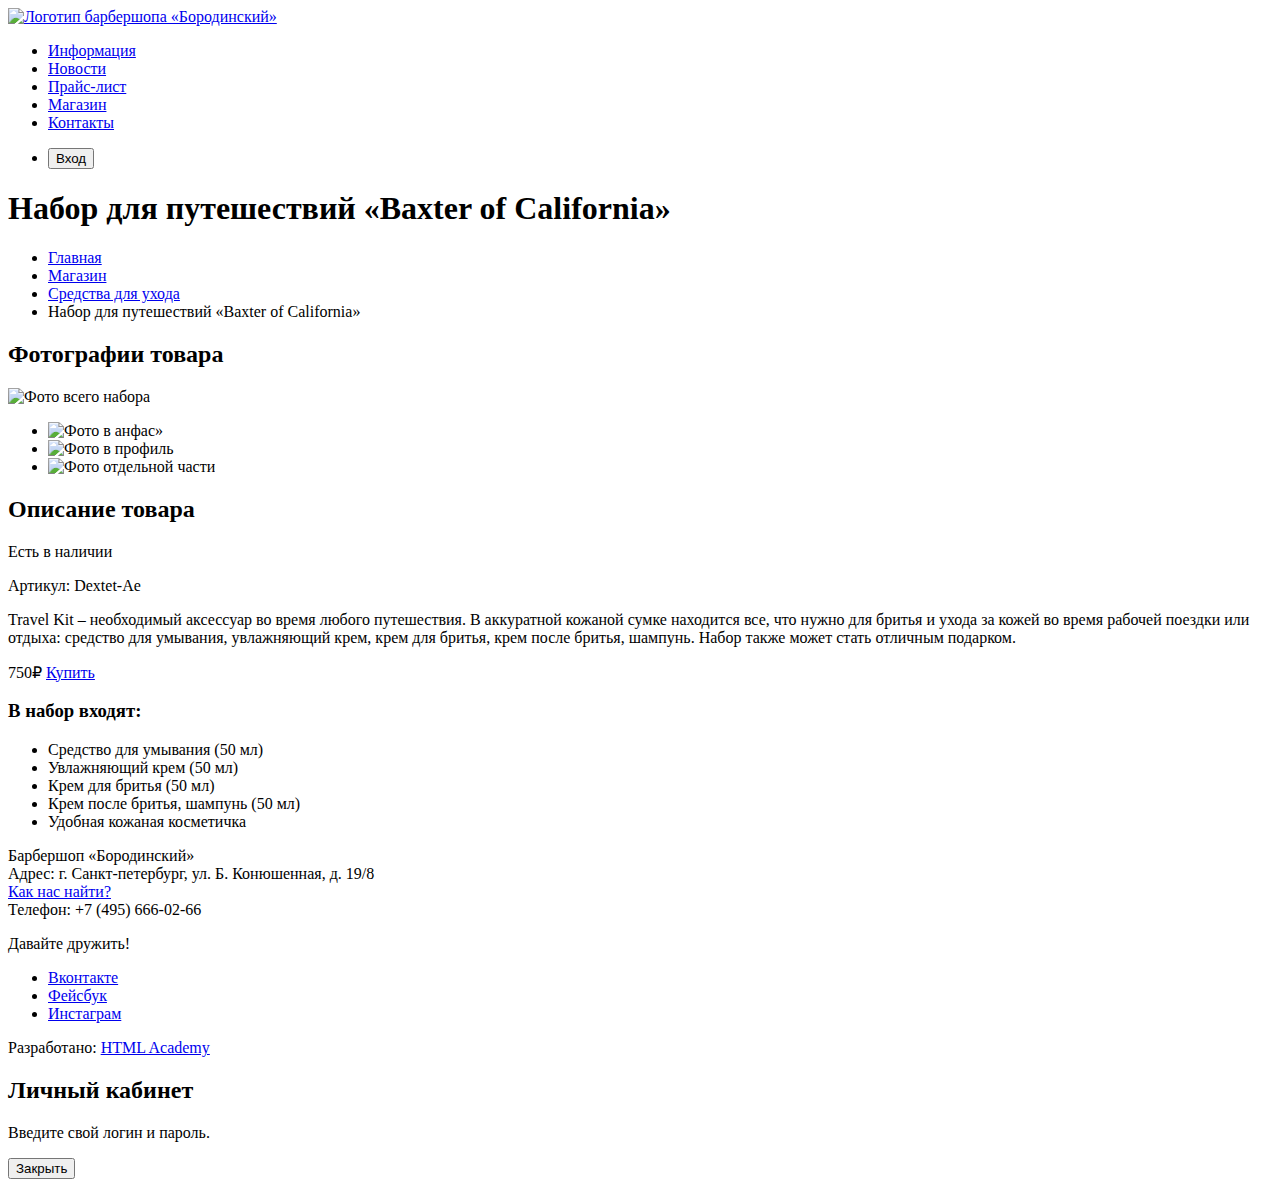
==== catalog-item.html @ 0ecd179c "добавил разметку трех главной страницы, каталога и карточки товара" ====
<!DOCTYPE html>
<html>
<head>
  <title></title>
</head>
<body>
  <header>
    <a href="index.html">
      <img src="img/logo.svg" width="111" height="24" alt="Логотип барбершопа «Бородинский»">
    </a>
    <ul>
      <li><a href="info.html">Информация</a></li>
      <li><a href="news.html">Новости</a></li>
      <li><a href="price.html">Прайс-лист</a></li>
      <li><a href="catalog.html">Магазин</a></li>
      <li><a href="contacts.html">Контакты</a></li>
    </ul>
    <ul>
      <li><button type="button">Вход</button></li>
    </ul>
  </header>
  
  <main>
    <h1>Набор для путешествий «Baxter of California»</h1>
    <ul>
      <li><a href="index.html">Главная</a></li>
      <li><a href="catalog.html">Магазин</a></li>
      <li><a href="#">Средства для ухода</a></li>
      <li>Набор для путешествий «Baxter of California»</li>
    </ul>

    <section>
      <h2>Фотографии товара</h2>
      <img src="img/product-big.jpg" width="460" height="500" alt="Фото всего набора">
      <ul>
        <li>
          <img src="img/product-small-1.jpg" width="140" height="149" alt="Фото в анфас»">
        </li>
        <li>
          <img src="img/product-small-2.jpg" width="140" height="149" alt="Фото в профиль">
        </li>
        <li>
          <img src="img/product-small-3.jpg" width="140" height="149" alt="Фото отдельной части">
        </li>
      </ul>
    </section>

    <section>
      <h2>Описание товара</h2>
      <p>Есть в наличии</p>
      <p>Артикул: Dextet-Ae</p>
      <p>Travel Kit – необходимый аксессуар во время любого путешествия. В аккуратной кожаной сумке находится все, что нужно для бритья и ухода за кожей во время рабочей поездки или отдыха: средство для умывания, увлажняющий крем, крем для бритья, крем после бритья, шампунь. Набор также может стать отличным подарком.</p>
      <p>
        750₽
        <a href="#">Купить</a>
      </p>
      <h3>В набор входят:</h3>
      <ul>
        <li>Средство для умывания (50 мл)</li>
        <li>Увлажняющий крем (50 мл)</li>
        <li>Крем для бритья (50 мл)</li>
        <li>Крем после бритья, шампунь (50 мл)</li>
        <li>Удобная кожаная косметичка</li>
      </ul>
    </section>
  </main>

  <footer>
    <p>
      Барбершоп «Бородинский»<br>
      Адрес: г. Санкт-петербург, ул. Б. Конюшенная, д. 19/8<br>
      <a href="map.html">Как нас найти?</a><br>
      Телефон: +7 (495) 666-02-66
    </p>
    <div>
      <p>Давайте дружить!</p>
      <ul>
        <li><a href="#">Вконтакте</a></li>
        <li><a href="#">Фейсбук</a></li>
        <li><a href="#">Инстаграм</a></li>
      </ul>
    </div>
    <p>
      Разработано:
      <a href="https://htmlacademy.ru">HTML Academy</a>
    </p>
  </footer>

  <section>
    <h2>Личный кабинет</h2>
    <p>Введите свой логин и пароль.</p>
    <!-- Здесь будет форма -->
    <button type="button">Закрыть</button>
  </section>
</body>
</html>
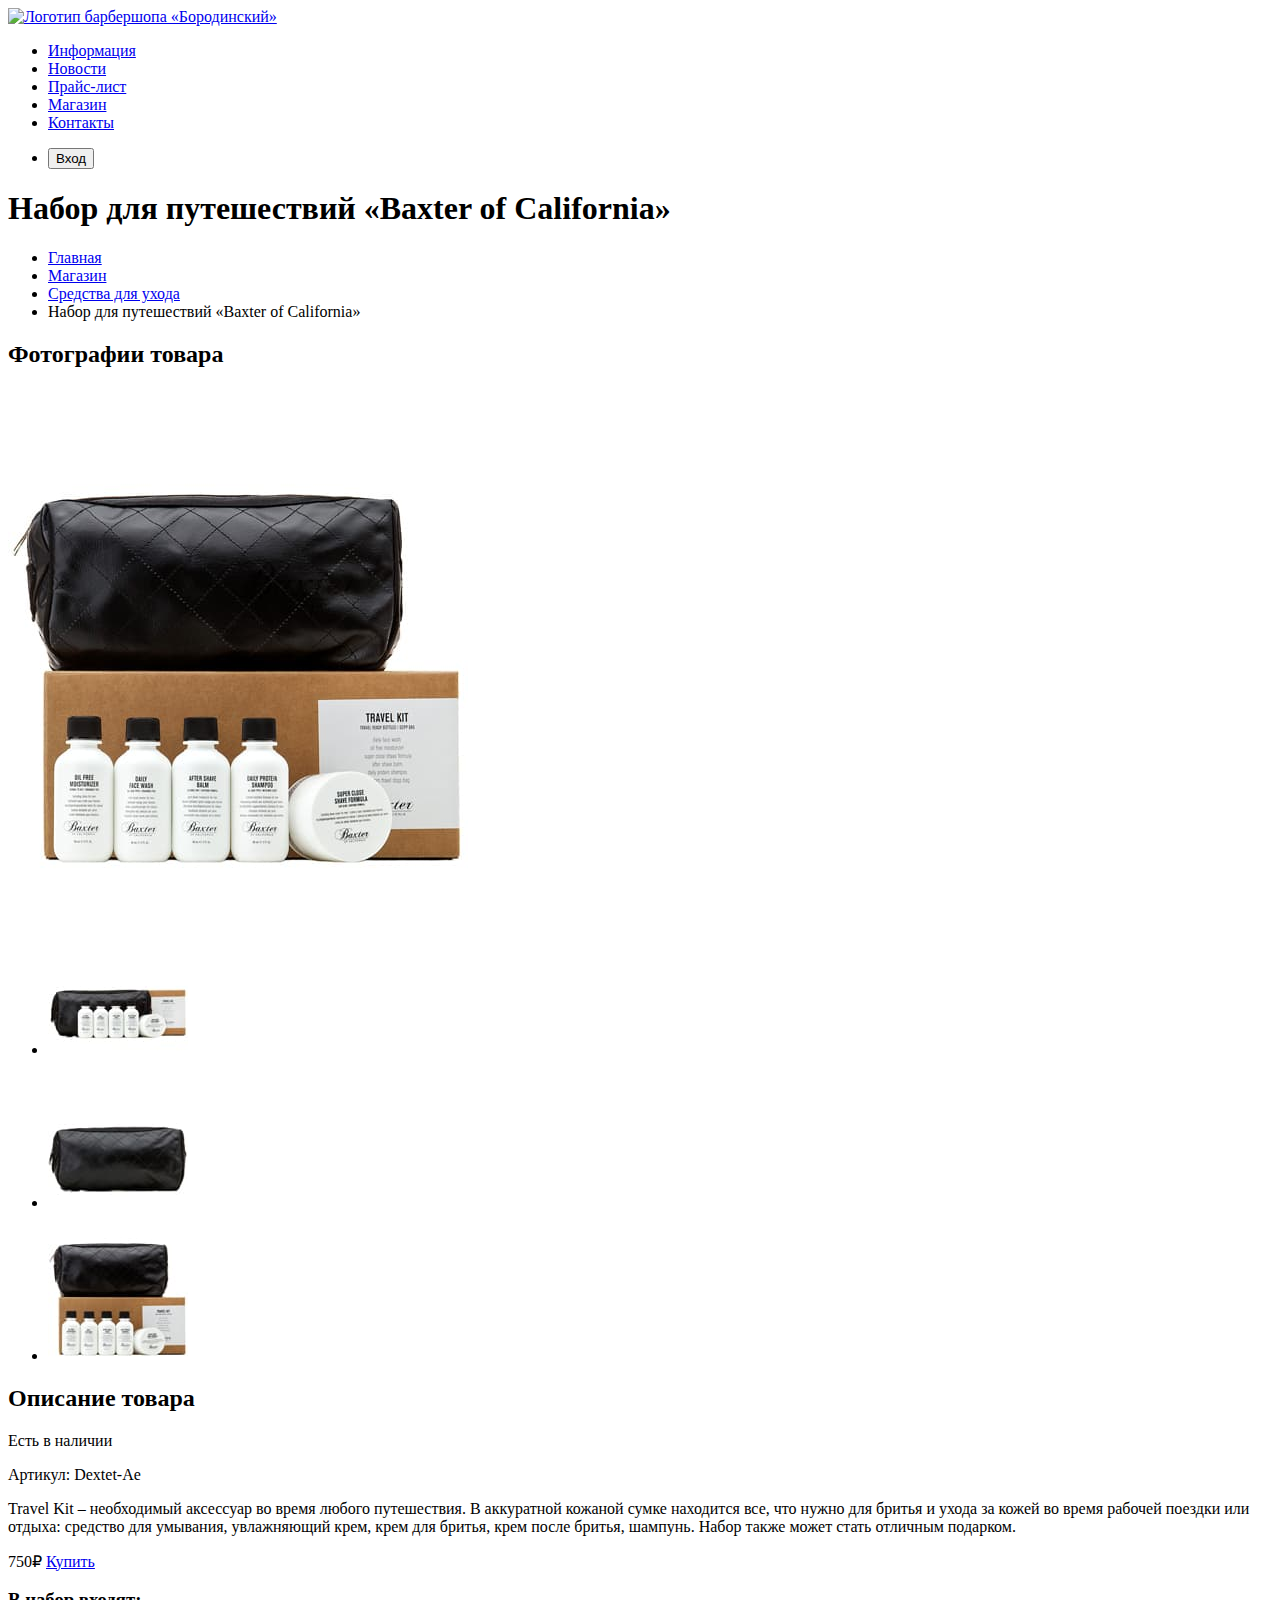
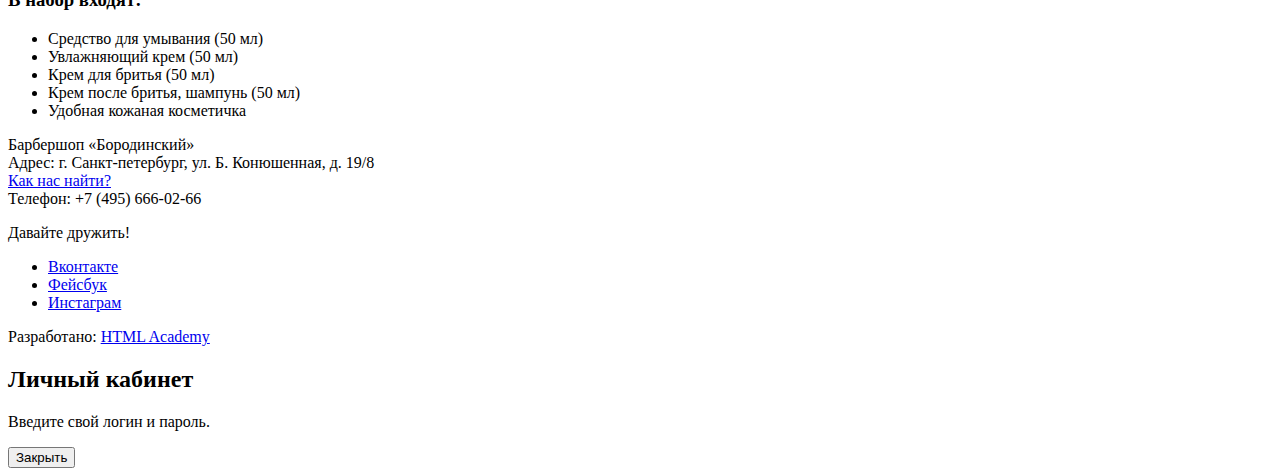
==== commit c56ac703: "Сделал верстку всех страниц, добавил графику" ====
--- a/catalog-item.html
+++ b/catalog-item.html
@@ -1,88 +1,124 @@
 <!DOCTYPE html>
-<html>
+<html lang="ru">
 <head>
-  <title></title>
+  <meta charset="utf-8">
+  <title>Набор для путешествий «Baxter of California»</title>
 </head>
 <body>
-  <header>
-    <a href="index.html">
-      <img src="img/logo.svg" width="111" height="24" alt="Логотип барбершопа «Бородинский»">
-    </a>
-    <ul>
-      <li><a href="info.html">Информация</a></li>
-      <li><a href="news.html">Новости</a></li>
-      <li><a href="price.html">Прайс-лист</a></li>
-      <li><a href="catalog.html">Магазин</a></li>
-      <li><a href="contacts.html">Контакты</a></li>
-    </ul>
-    <ul>
-      <li><button type="button">Вход</button></li>
-    </ul>
+  <header class="page-header">
+    <!-- меню навигации -->
+    <nav class="menu">
+      <a class="menu-logo-link" href="index.html">
+        <img class="header-logo" src="img/logo.svg" width="111" height="24" alt="Логотип барбершопа «Бородинский»">
+      </a>
+      <ul class="menu-list">
+        <li class="menu-item">
+          <a class="menu-link" href="info.html">Информация</a>
+        </li>
+        <li class="menu-item">
+          <a class="menu-link" href="news.html">Новости</a>
+        </li>
+        <li class="menu-item">
+          <a class="menu-link" href="price.html">Прайс-лист</a>
+        </li>
+        <li class="menu-item">
+          <a class="menu-link" href="catalog.html">Магазин</a>
+        </li>
+        <li class="menu-item">
+          <a class="menu-link" href="contacts.html">Контакты</a>
+        </li>
+      </ul>
+      <!-- действия -->
+      <ul class="header-action">
+        <li class="header-action-item">
+          <button class="header-action-button sign-up" type="button">Вход</button>
+        </li>
+      </ul>
+    </nav>
   </header>
   
-  <main>
-    <h1>Набор для путешествий «Baxter of California»</h1>
-    <ul>
-      <li><a href="index.html">Главная</a></li>
-      <li><a href="catalog.html">Магазин</a></li>
-      <li><a href="#">Средства для ухода</a></li>
-      <li>Набор для путешествий «Baxter of California»</li>
+  <main class="page-main">
+    <h1 class="main-header">Набор для путешествий «Baxter of California»</h1>
+
+    <ul class="breadcrumbs">
+      <li class="breadcrumbs-item">
+        <a class="breadcrumbs-link" href="index.html">Главная</a>
+      </li>
+      <li class="breadcrumbs-item">
+        <a class="breadcrumbs-link" href="#">Магазин</a>
+      </li>
+      <li class="breadcrumbs-item">
+        <a class="breadcrumbs-link" href="#">Средства для ухода</a>
+      </li>
+      <li class="breadcrumbs-item">
+        Набор для путешествий «Baxter of California»
+      </li>
     </ul>
 
-    <section>
+    <section class="product-gallery">
       <h2>Фотографии товара</h2>
-      <img src="img/product-big.jpg" width="460" height="500" alt="Фото всего набора">
-      <ul>
-        <li>
-          <img src="img/product-small-1.jpg" width="140" height="149" alt="Фото в анфас»">
+
+      <img class="gallery-main-big" src="img/product-big.jpg" width="460" height="498" alt="Фото всего набора">
+      <ul class="gallery-list">
+        <li class="gallery-item">
+          <img class="gallery-item-small" src="img/product-small-1.jpg" width="140" height="149" alt="Фото в анфас»">
         </li>
-        <li>
-          <img src="img/product-small-2.jpg" width="140" height="149" alt="Фото в профиль">
+        <li class="gallery-item">
+          <img class="gallery-item-small" src="img/product-small-2.jpg" width="140" height="149" alt="Фото в профиль">
         </li>
-        <li>
-          <img src="img/product-small-3.jpg" width="140" height="149" alt="Фото отдельной части">
+        <li class="gallery-item">
+          <img class="gallery-item-small" src="img/product-small-3.jpg" width="140" height="149" alt="Фото отдельной части">
         </li>
       </ul>
     </section>
 
-    <section>
+    <section class="product-content">
       <h2>Описание товара</h2>
-      <p>Есть в наличии</p>
-      <p>Артикул: Dextet-Ae</p>
-      <p>Travel Kit – необходимый аксессуар во время любого путешествия. В аккуратной кожаной сумке находится все, что нужно для бритья и ухода за кожей во время рабочей поездки или отдыха: средство для умывания, увлажняющий крем, крем для бритья, крем после бритья, шампунь. Набор также может стать отличным подарком.</p>
-      <p>
+
+      <p class="product-availability">Есть в наличии</p>
+      <p class="product-article">Артикул: Dextet-Ae</p>
+      <p class="product-desc">Travel Kit – необходимый аксессуар во время любого путешествия. В аккуратной кожаной сумке находится все, что нужно для бритья и ухода за кожей во время рабочей поездки или отдыха: средство для умывания, увлажняющий крем, крем для бритья, крем после бритья, шампунь. Набор также может стать отличным подарком.</p>
+      <p class="product-price">
         750₽
-        <a href="#">Купить</a>
+        <a class="product-buy" href="#">Купить</a>
       </p>
-      <h3>В набор входят:</h3>
-      <ul>
-        <li>Средство для умывания (50 мл)</li>
-        <li>Увлажняющий крем (50 мл)</li>
-        <li>Крем для бритья (50 мл)</li>
-        <li>Крем после бритья, шампунь (50 мл)</li>
-        <li>Удобная кожаная косметичка</li>
+      <h3 class="product-set-headline">В набор входят:</h3>
+      <ul class="product-set-list">
+        <li class="product-set-item">Средство для умывания (50 мл)</li>
+        <li class="product-set-item">Увлажняющий крем (50 мл)</li>
+        <li class="product-set-item">Крем для бритья (50 мл)</li>
+        <li class="product-set-item">Крем после бритья, шампунь (50 мл)</li>
+        <li class="product-set-item">Удобная кожаная косметичка</li>
       </ul>
     </section>
   </main>
 
-  <footer>
-    <p>
+  <footer class="page-footer">
+    <p class="footer-contacts">
       Барбершоп «Бородинский»<br>
       Адрес: г. Санкт-петербург, ул. Б. Конюшенная, д. 19/8<br>
-      <a href="map.html">Как нас найти?</a><br>
+      <a class="footer-contacts-link" href="map.html">Как нас найти?</a><br>
       Телефон: +7 (495) 666-02-66
     </p>
-    <div>
-      <p>Давайте дружить!</p>
-      <ul>
-        <li><a href="#">Вконтакте</a></li>
-        <li><a href="#">Фейсбук</a></li>
-        <li><a href="#">Инстаграм</a></li>
+    <div class="footer-social">
+      <p class="footer-social-head">Давайте дружить!</p>
+      <!-- кнопки социальных сетей -->
+      <ul class="footer-social-list">
+        <li class="footer-social-item">
+          <a class="footer-social-link" href="#">Вконтакте</a>
+        </li>
+        <li class="footer-social-item">
+          <a class="footer-social-link" href="#">Фейсбук</a>
+        </li>
+        <li class="footer-social-item">
+          <a class="footer-social-link" href="#">Инстаграм</a>
+        </li>
       </ul>
     </div>
-    <p>
+    <!-- копирайт -->
+    <p class="footer-copyright">
       Разработано:
-      <a href="https://htmlacademy.ru">HTML Academy</a>
+      <a class="footer-copyright-link" href="https://htmlacademy.ru">HTML Academy</a>
     </p>
   </footer>
 
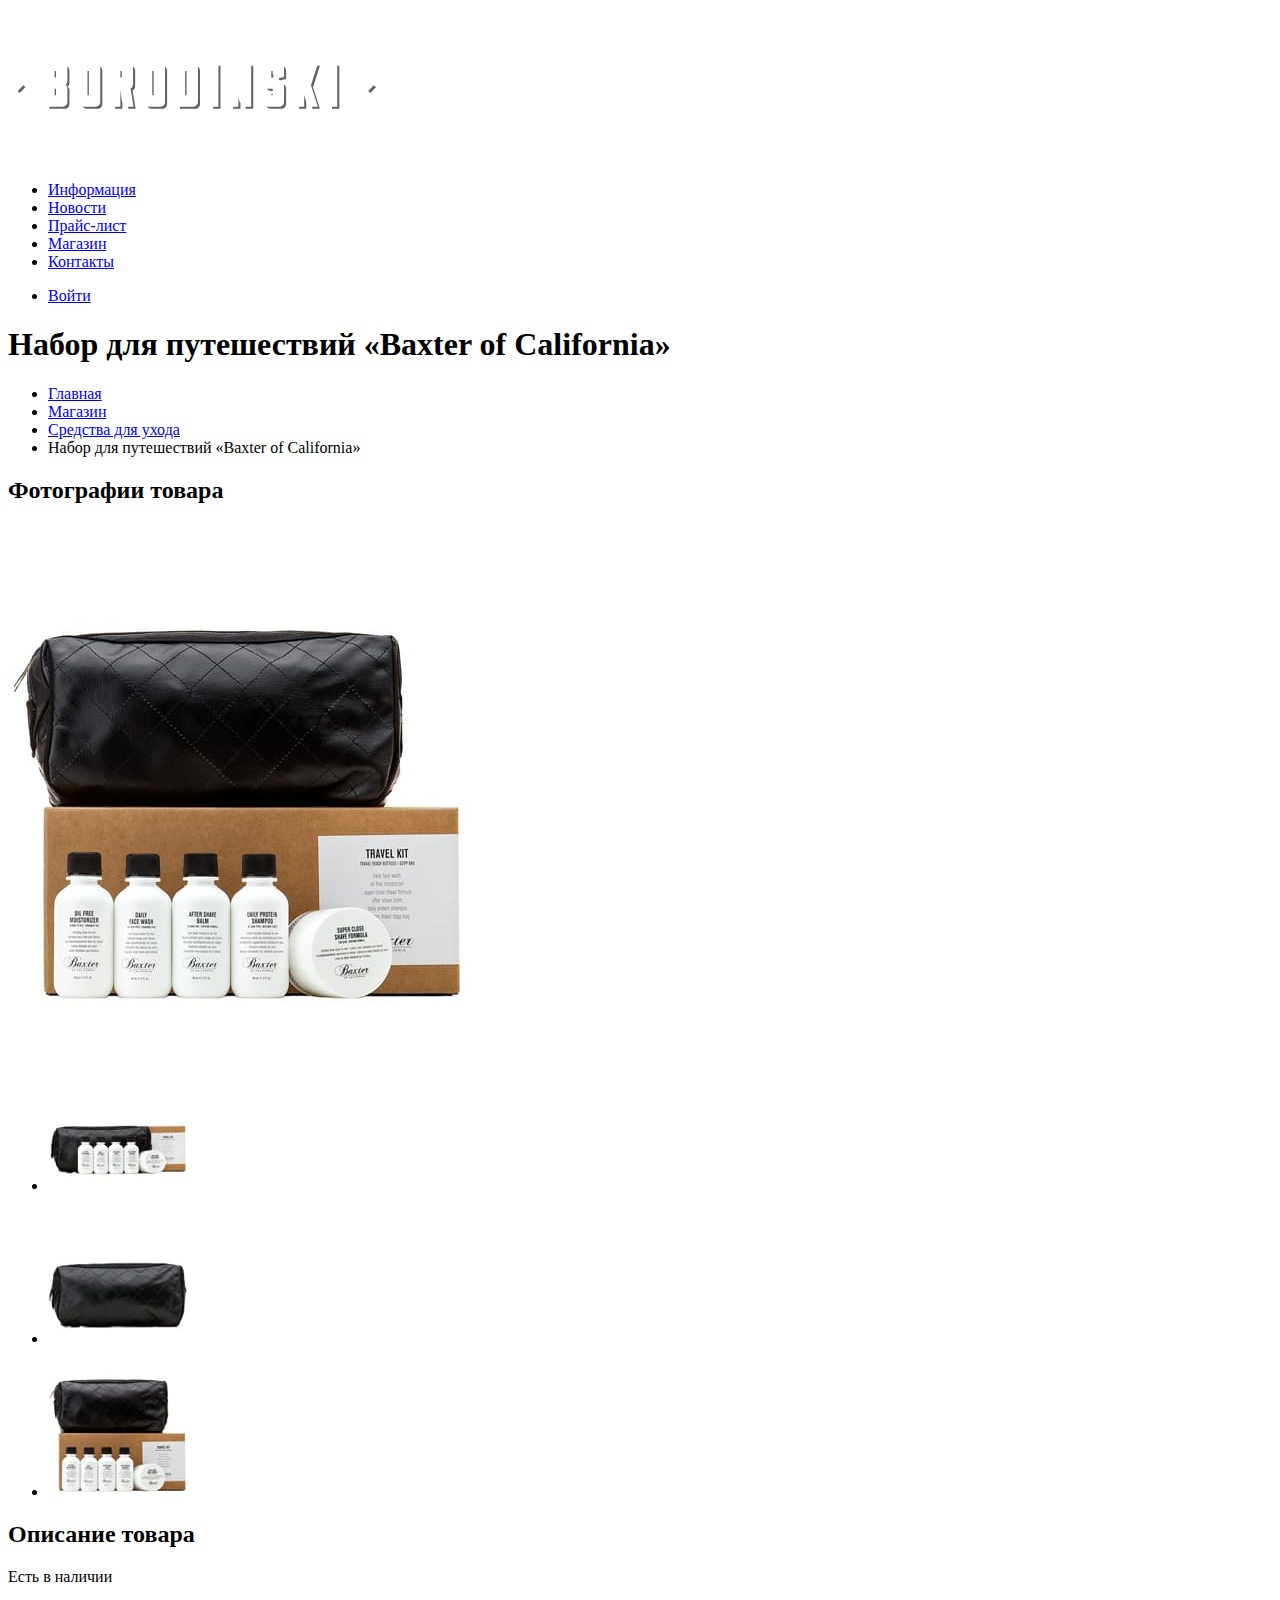
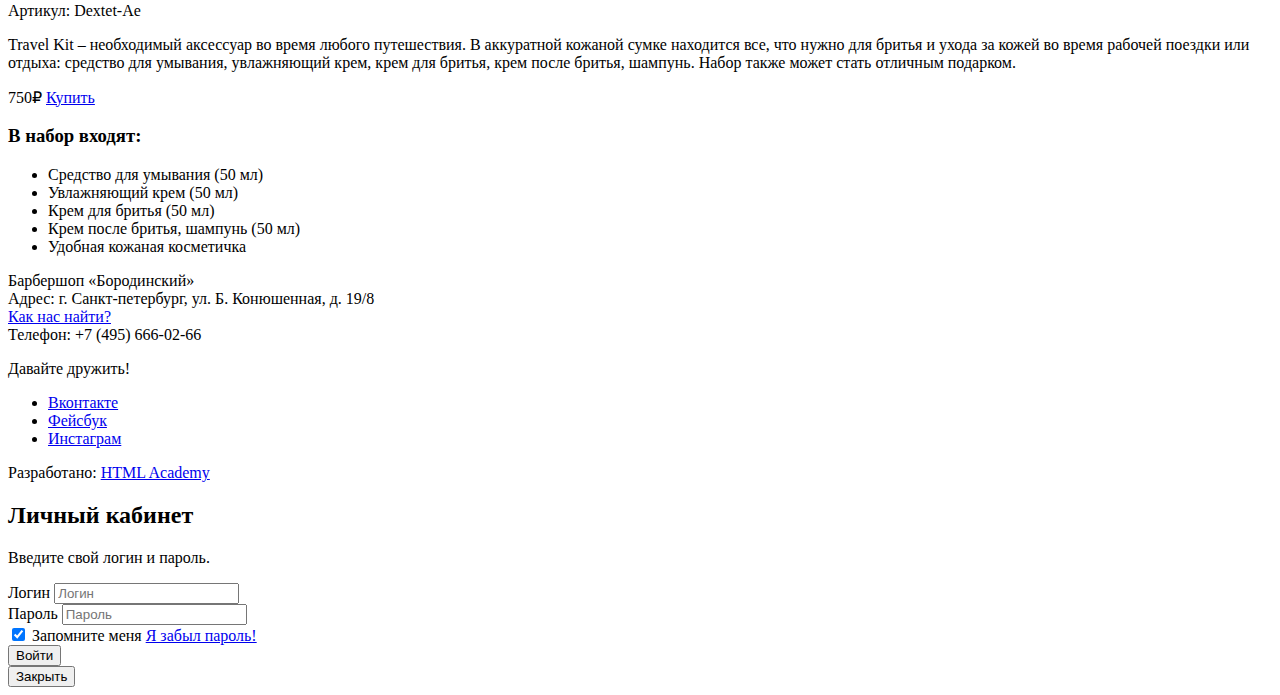
==== commit 53ea7530: "закончил верстку" ====
--- a/catalog-item.html
+++ b/catalog-item.html
@@ -1,132 +1,159 @@
 <!DOCTYPE html>
 <html lang="ru">
-<head>
-  <meta charset="utf-8">
-  <title>Набор для путешествий «Baxter of California»</title>
-</head>
-<body>
-  <header class="page-header">
-    <!-- меню навигации -->
-    <nav class="menu">
-      <a class="menu-logo-link" href="index.html">
-        <img class="header-logo" src="img/logo.svg" width="111" height="24" alt="Логотип барбершопа «Бородинский»">
-      </a>
-      <ul class="menu-list">
-        <li class="menu-item">
-          <a class="menu-link" href="info.html">Информация</a>
+  <head>
+    <meta charset="utf-8">
+    <title>Набор для путешествий «Baxter of California»</title>
+  </head>
+  <body>
+    <!-- шапка -->
+    <header class="page-header">
+      <!-- меню навигации -->
+      <nav class="menu">
+        <a class="header-logo-link" href="index.html">
+          <img class="header-logo" src="img/main-logo.svg" width="368" height="153" alt="Логотип барбершопа «Бородинский»">
+        </a>
+        <ul class="menu-list">
+          <li class="menu-item">
+            <a class="menu-link" href="info.html">Информация</a>
+          </li>
+          <li class="menu-item">
+            <a class="menu-link" href="news.html">Новости</a>
+          </li>
+          <li class="menu-item">
+            <a class="menu-link" href="price.html">Прайс-лист</a>
+          </li>
+          <li class="menu-item">
+            <a class="menu-link" href="catalog.html">Магазин</a>
+          </li>
+          <li class="menu-item">
+            <a class="menu-link" href="contacts.html">Контакты</a>
+          </li>
+        </ul>
+        <!-- действия пользователя -->
+        <ul class="header-action">
+          <li class="header-action-item">
+            <a class="header-action-button sign-up" href="login.html">Войти</a>
+          </li>
+        </ul>
+      </nav>
+    </header>
+    <!-- ./ конец шапки -->
+    
+    <!-- основная часть -->
+    <main class="page-main">
+      <!-- заголовок страницы -->
+      <h1 class="main-header">Набор для путешествий «Baxter of California»</h1>
+      <!-- хлебные крошки -->
+      <ul class="breadcrumbs">
+        <li class="breadcrumbs-item">
+          <a class="breadcrumbs-link" href="index.html">Главная</a>
         </li>
-        <li class="menu-item">
-          <a class="menu-link" href="news.html">Новости</a>
+        <li class="breadcrumbs-item">
+          <a class="breadcrumbs-link" href="#">Магазин</a>
         </li>
-        <li class="menu-item">
-          <a class="menu-link" href="price.html">Прайс-лист</a>
+        <li class="breadcrumbs-item">
+          <a class="breadcrumbs-link" href="#">Средства для ухода</a>
         </li>
-        <li class="menu-item">
-          <a class="menu-link" href="catalog.html">Магазин</a>
-        </li>
-        <li class="menu-item">
-          <a class="menu-link" href="contacts.html">Контакты</a>
+        <li class="breadcrumbs-item">
+          Набор для путешествий «Baxter of California»
         </li>
       </ul>
-      <!-- действия -->
-      <ul class="header-action">
-        <li class="header-action-item">
-          <button class="header-action-button sign-up" type="button">Вход</button>
-        </li>
-      </ul>
-    </nav>
-  </header>
-  
-  <main class="page-main">
-    <h1 class="main-header">Набор для путешествий «Baxter of California»</h1>
+      <!-- фотографии товара -->
+      <section class="product-gallery">
+        <!-- скрытый заголовок секции -->
+        <h2 clas="visually-hidden">Фотографии товара</h2>
+        <img class="gallery-main-big" src="img/product-big.jpg" width="460" height="498" alt="Фото всего набора">
+        <ul class="gallery-list">
+          <li class="gallery-item">
+            <img class="gallery-item-small" src="img/product-small-1.jpg" width="140" height="149" alt="Фото в анфас">
+          </li>
+          <li class="gallery-item">
+            <img class="gallery-item-small" src="img/product-small-2.jpg" width="140" height="149" alt="Фото в профиль">
+          </li>
+          <li class="gallery-item">
+            <img class="gallery-item-small" src="img/product-small-3.jpg" width="140" height="149" alt="Фото отдельной части">
+          </li>
+        </ul>
+      </section>
 
-    <ul class="breadcrumbs">
-      <li class="breadcrumbs-item">
-        <a class="breadcrumbs-link" href="index.html">Главная</a>
-      </li>
-      <li class="breadcrumbs-item">
-        <a class="breadcrumbs-link" href="#">Магазин</a>
-      </li>
-      <li class="breadcrumbs-item">
-        <a class="breadcrumbs-link" href="#">Средства для ухода</a>
-      </li>
-      <li class="breadcrumbs-item">
-        Набор для путешествий «Baxter of California»
-      </li>
-    </ul>
+      <!-- описание товара -->
+      <section class="product-description">
+        <!-- скрытый заголовок -->
+        <h2 class="visually-hidden">Описание товара</h2>
+        <!-- основная часть -->
+        <div class="wrapper">
+          <p class="description-availability">Есть в наличии</p>
+          <p class="description-article">Артикул: Dextet-Ae</p>
+        </div>
+        <p class="description-text">Travel Kit – необходимый аксессуар во время любого путешествия. В аккуратной кожаной сумке находится все, что нужно для бритья и ухода за кожей во время рабочей поездки или отдыха: средство для умывания, увлажняющий крем, крем для бритья, крем после бритья, шампунь. Набор также может стать отличным подарком.</p>
+        <p class="description-price">
+          750₽
+          <a class="description-button" href="#">Купить</a>
+        </p>
+        <h3 class="description-set-headline">В набор входят:</h3>
+        <ul class="description-set-list">
+          <li class="description-set-item">Средство для умывания (50 мл)</li>
+          <li class="description-set-item">Увлажняющий крем (50 мл)</li>
+          <li class="description-set-item">Крем для бритья (50 мл)</li>
+          <li class="description-set-item">Крем после бритья, шампунь (50 мл)</li>
+          <li class="description-set-item">Удобная кожаная косметичка</li>
+        </ul>
+      </section>
+    </main>
+    <!-- ./конец основной части -->
 
-    <section class="product-gallery">
-      <h2>Фотографии товара</h2>
+    <!-- подвал -->
+    <footer class="page-footer">
+      <p class="footer-contacts">
+        Барбершоп «Бородинский»<br>
+        Адрес: г. Санкт-петербург, ул. Б. Конюшенная, д. 19/8<br>
+        <a class="footer-contacts-link" href="map.html">Как нас найти?</a><br>
+        Телефон: +7 (495) 666-02-66
+      </p>
+      <div class="footer-social">
+        <p class="footer-social-head">Давайте дружить!</p>
+        <!-- кнопки социальных сетей -->
+        <ul class="footer-social-list">
+          <li class="footer-social-item">
+            <a class="footer-social-link" href="#">Вконтакте</a>
+          </li>
+          <li class="footer-social-item">
+            <a class="footer-social-link" href="#">Фейсбук</a>
+          </li>
+          <li class="footer-social-item">
+            <a class="footer-social-link" href="#">Инстаграм</a>
+          </li>
+        </ul>
+      </div>
+      <!-- копирайт -->
+      <p class="footer-copyright">
+        Разработано:
+        <a class="footer-copyright-link btn-black" href="https://htmlacademy.ru">HTML Academy</a>
+      </p>
+    </footer>
+    <!-- ./конец подвала -->
 
-      <img class="gallery-main-big" src="img/product-big.jpg" width="460" height="498" alt="Фото всего набора">
-      <ul class="gallery-list">
-        <li class="gallery-item">
-          <img class="gallery-item-small" src="img/product-small-1.jpg" width="140" height="149" alt="Фото в анфас»">
-        </li>
-        <li class="gallery-item">
-          <img class="gallery-item-small" src="img/product-small-2.jpg" width="140" height="149" alt="Фото в профиль">
-        </li>
-        <li class="gallery-item">
-          <img class="gallery-item-small" src="img/product-small-3.jpg" width="140" height="149" alt="Фото отдельной части">
-        </li>
-      </ul>
+    <!-- окно входа в аккаунт -->
+    <section class="account pop-up">
+      <h2 class="account-headline">Личный кабинет</h2>
+      <p class="account-text text">Введите свой логин и пароль.</p>
+      <form class="account-action" action="https://echo.htmlacademy.ru/courses" method="post">
+        <div class="account-action-wrapper">
+          <label class="visually-hidden" for="account-login">Логин</label>
+          <input class="account-action-item" id="account-login" type="text" name="login" placeholder="Логин">
+        </div>
+        <div class="account-action-wrapper">
+          <label class="visually-hidden" for="account-password">Пароль</label>            
+          <input class="account-action-item" id="account-password" type="text" name="password" placeholder="Пароль">
+        </div>
+        <div class="account-action-wrapper">
+          <input class="account-checkbox" id="account-remember" type="checkbox" name="remember" checked>
+          <label class="text" for="account-remember">Запомните меня</label>
+          <a class="account-btn btn-black" href="#">Я забыл пароль!</a>
+        </div>
+        <button class="account-enter" type="submit" name="enter">Войти</button>
+      </form>
+      <button class="account-close close" type="button">Закрыть</button>
     </section>
-
-    <section class="product-content">
-      <h2>Описание товара</h2>
-
-      <p class="product-availability">Есть в наличии</p>
-      <p class="product-article">Артикул: Dextet-Ae</p>
-      <p class="product-desc">Travel Kit – необходимый аксессуар во время любого путешествия. В аккуратной кожаной сумке находится все, что нужно для бритья и ухода за кожей во время рабочей поездки или отдыха: средство для умывания, увлажняющий крем, крем для бритья, крем после бритья, шампунь. Набор также может стать отличным подарком.</p>
-      <p class="product-price">
-        750₽
-        <a class="product-buy" href="#">Купить</a>
-      </p>
-      <h3 class="product-set-headline">В набор входят:</h3>
-      <ul class="product-set-list">
-        <li class="product-set-item">Средство для умывания (50 мл)</li>
-        <li class="product-set-item">Увлажняющий крем (50 мл)</li>
-        <li class="product-set-item">Крем для бритья (50 мл)</li>
-        <li class="product-set-item">Крем после бритья, шампунь (50 мл)</li>
-        <li class="product-set-item">Удобная кожаная косметичка</li>
-      </ul>
-    </section>
-  </main>
-
-  <footer class="page-footer">
-    <p class="footer-contacts">
-      Барбершоп «Бородинский»<br>
-      Адрес: г. Санкт-петербург, ул. Б. Конюшенная, д. 19/8<br>
-      <a class="footer-contacts-link" href="map.html">Как нас найти?</a><br>
-      Телефон: +7 (495) 666-02-66
-    </p>
-    <div class="footer-social">
-      <p class="footer-social-head">Давайте дружить!</p>
-      <!-- кнопки социальных сетей -->
-      <ul class="footer-social-list">
-        <li class="footer-social-item">
-          <a class="footer-social-link" href="#">Вконтакте</a>
-        </li>
-        <li class="footer-social-item">
-          <a class="footer-social-link" href="#">Фейсбук</a>
-        </li>
-        <li class="footer-social-item">
-          <a class="footer-social-link" href="#">Инстаграм</a>
-        </li>
-      </ul>
-    </div>
-    <!-- копирайт -->
-    <p class="footer-copyright">
-      Разработано:
-      <a class="footer-copyright-link" href="https://htmlacademy.ru">HTML Academy</a>
-    </p>
-  </footer>
-
-  <section>
-    <h2>Личный кабинет</h2>
-    <p>Введите свой логин и пароль.</p>
-    <!-- Здесь будет форма -->
-    <button type="button">Закрыть</button>
-  </section>
-</body>
+  </body>
 </html>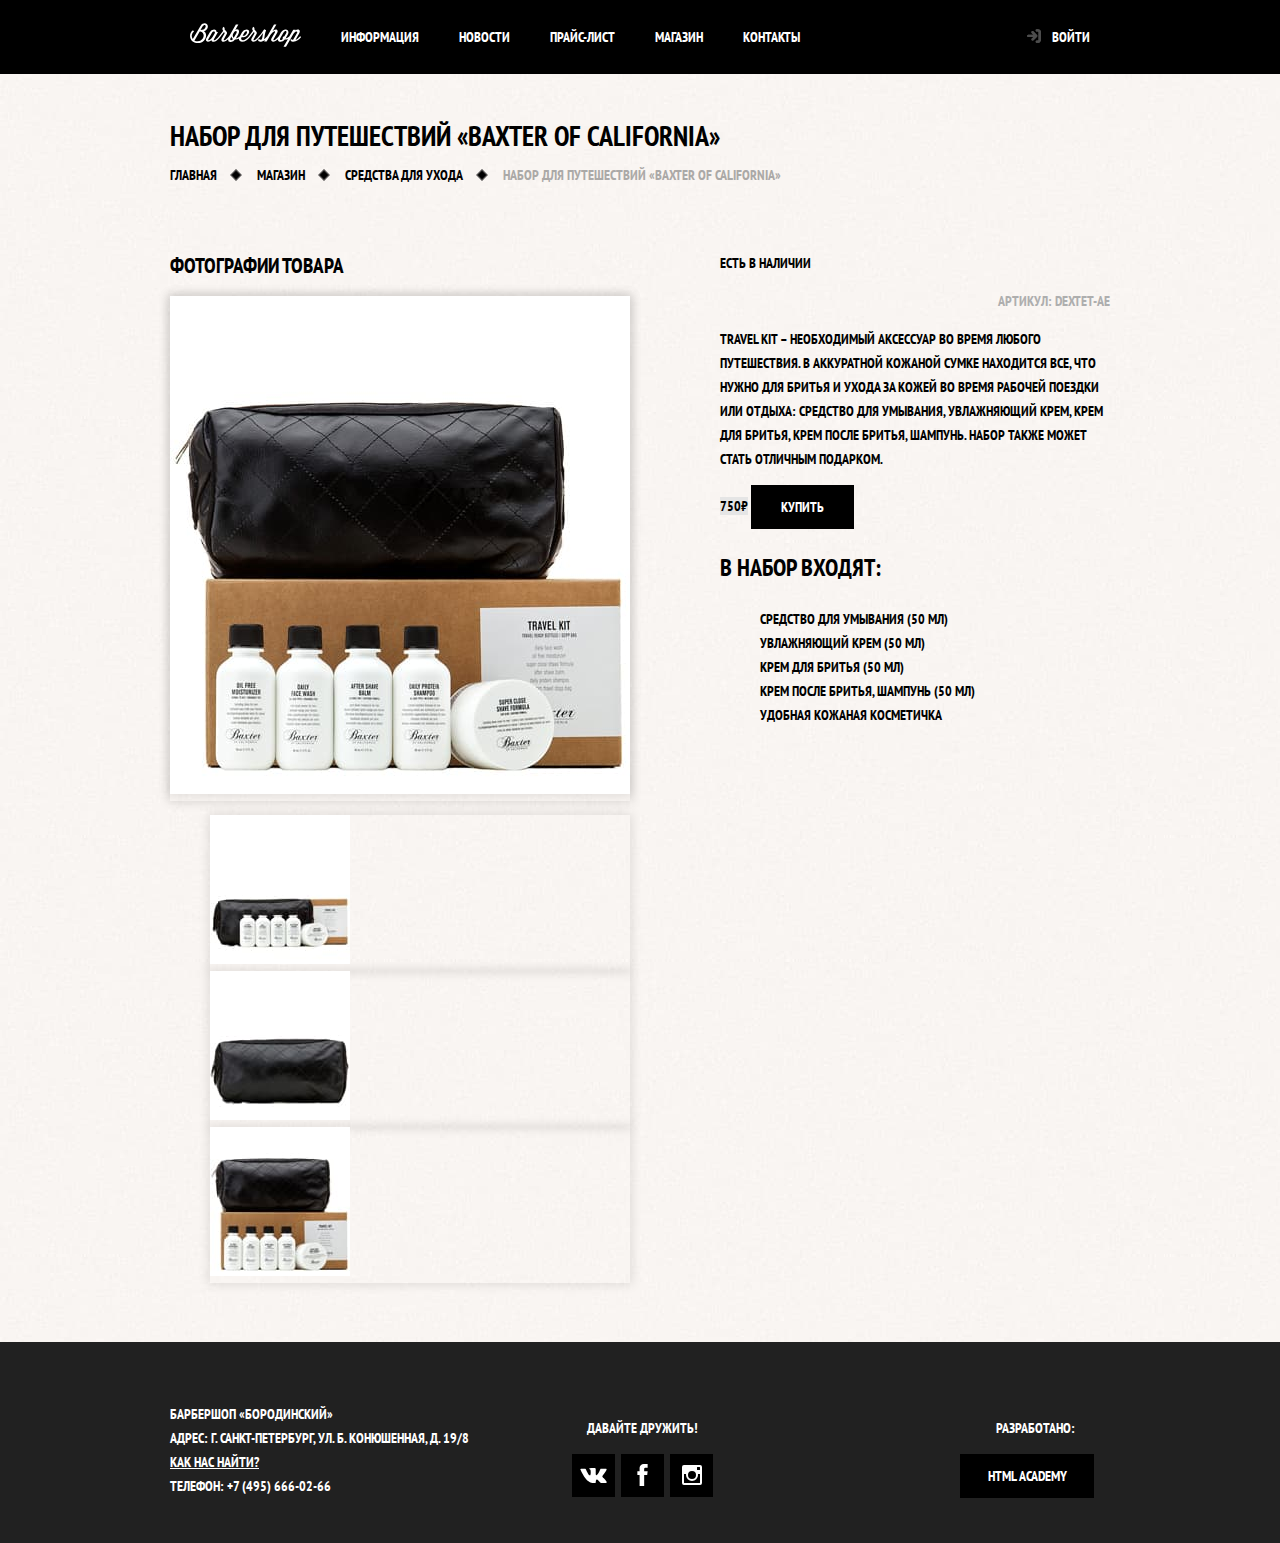
==== commit e574795f: "закончил верстку каталога" ====
--- a/catalog-item.html
+++ b/catalog-item.html
@@ -3,36 +3,38 @@
   <head>
     <meta charset="utf-8">
     <title>Набор для путешествий «Baxter of California»</title>
+    <link href="https://fonts.googleapis.com/css?family=PT+Sans+Narrow:400,700&display=swap&subset=cyrillic" rel="stylesheet">
+    <link rel='stylesheet' href='css/normalize.css'>
+    <link rel='stylesheet' href='css/style.css'>
   </head>
-  <body>
-    <!-- шапка -->
+  <body class="inner-page">
     <header class="page-header">
       <!-- меню навигации -->
-      <nav class="menu">
+      <nav class="nav container">
         <a class="header-logo-link" href="index.html">
-          <img class="header-logo" src="img/main-logo.svg" width="368" height="153" alt="Логотип барбершопа «Бородинский»">
+          <img class="header-logo" src="img/small-logo.svg" width="111" height="24" alt="Логотип барбершопа «Бородинский»">
         </a>
-        <ul class="menu-list">
-          <li class="menu-item">
-            <a class="menu-link" href="info.html">Информация</a>
+        <ul class="nav-menu-list">
+          <li class="nav-menu-item">
+            <a class="nav-menu-link" href="info.html">Информация</a>
           </li>
-          <li class="menu-item">
-            <a class="menu-link" href="news.html">Новости</a>
+          <li class="nav-menu-item">
+            <a class="nav-menu-link" href="news.html">Новости</a>
           </li>
-          <li class="menu-item">
-            <a class="menu-link" href="price.html">Прайс-лист</a>
+          <li class="nav-menu-item">
+            <a class="nav-menu-link" href="price.html">Прайс-лист</a>
           </li>
-          <li class="menu-item">
-            <a class="menu-link" href="catalog.html">Магазин</a>
+          <li class="nav-menu-item">
+            <a class="nav-menu-link" href="catalog.html">Магазин</a>
           </li>
-          <li class="menu-item">
-            <a class="menu-link" href="contacts.html">Контакты</a>
+          <li class="nav-menu-item">
+            <a class="nav-menu-link" href="contacts.html">Контакты</a>
           </li>
         </ul>
         <!-- действия пользователя -->
-        <ul class="header-action">
-          <li class="header-action-item">
-            <a class="header-action-button sign-up" href="login.html">Войти</a>
+        <ul class="nav-action-list">
+          <li class="nav-action-item">
+            <a class="nav-action-button sign-up" href="login.html">Войти</a>
           </li>
         </ul>
       </nav>
@@ -40,7 +42,7 @@
     <!-- ./ конец шапки -->
     
     <!-- основная часть -->
-    <main class="page-main">
+    <main class="inner-page container">
       <!-- заголовок страницы -->
       <h1 class="main-header">Набор для путешествий «Baxter of California»</h1>
       <!-- хлебные крошки -->
@@ -54,87 +56,109 @@
         <li class="breadcrumbs-item">
           <a class="breadcrumbs-link" href="#">Средства для ухода</a>
         </li>
-        <li class="breadcrumbs-item">
+        <li class="breadcrumbs-item breadcrumbs-current">
           Набор для путешествий «Baxter of California»
         </li>
       </ul>
-      <!-- фотографии товара -->
-      <section class="product-gallery">
-        <!-- скрытый заголовок секции -->
-        <h2 clas="visually-hidden">Фотографии товара</h2>
-        <img class="gallery-main-big" src="img/product-big.jpg" width="460" height="498" alt="Фото всего набора">
-        <ul class="gallery-list">
-          <li class="gallery-item">
-            <img class="gallery-item-small" src="img/product-small-1.jpg" width="140" height="149" alt="Фото в анфас">
-          </li>
-          <li class="gallery-item">
-            <img class="gallery-item-small" src="img/product-small-2.jpg" width="140" height="149" alt="Фото в профиль">
-          </li>
-          <li class="gallery-item">
-            <img class="gallery-item-small" src="img/product-small-3.jpg" width="140" height="149" alt="Фото отдельной части">
-          </li>
-        </ul>
-      </section>
 
-      <!-- описание товара -->
-      <section class="product-description">
-        <!-- скрытый заголовок -->
-        <h2 class="visually-hidden">Описание товара</h2>
-        <!-- основная часть -->
-        <div class="wrapper">
-          <p class="description-availability">Есть в наличии</p>
-          <p class="description-article">Артикул: Dextet-Ae</p>
-        </div>
-        <p class="description-text">Travel Kit – необходимый аксессуар во время любого путешествия. В аккуратной кожаной сумке находится все, что нужно для бритья и ухода за кожей во время рабочей поездки или отдыха: средство для умывания, увлажняющий крем, крем для бритья, крем после бритья, шампунь. Набор также может стать отличным подарком.</p>
-        <p class="description-price">
-          750₽
-          <a class="description-button" href="#">Купить</a>
-        </p>
-        <h3 class="description-set-headline">В набор входят:</h3>
-        <ul class="description-set-list">
-          <li class="description-set-item">Средство для умывания (50 мл)</li>
-          <li class="description-set-item">Увлажняющий крем (50 мл)</li>
-          <li class="description-set-item">Крем для бритья (50 мл)</li>
-          <li class="description-set-item">Крем после бритья, шампунь (50 мл)</li>
-          <li class="description-set-item">Удобная кожаная косметичка</li>
-        </ul>
-      </section>
+      <div class="catalog-columns">
+        <!-- фотографии товара -->
+        <section class="product-gallery">
+          <!-- скрытый заголовок секции -->
+          <h2 clas="visually-hidden">Фотографии товара</h2>
+          <p class="gallery-main-big">
+            <img class="gallery-main-big" src="img/product-big.jpg" width="460" height="498" alt="Фото всего набора">
+          </p>
+          <ul class="gallery-list">
+            <li class="gallery-item">
+              <img class="gallery-item-small" src="img/product-small-1.jpg" width="140" height="149" alt="Фото в анфас">
+            </li>
+            <li class="gallery-item">
+              <img class="gallery-item-small" src="img/product-small-2.jpg" width="140" height="149" alt="Фото в профиль">
+            </li>
+            <li class="gallery-item">
+              <img class="gallery-item-small" src="img/product-small-3.jpg" width="140" height="149" alt="Фото отдельной части">
+            </li>
+          </ul>
+        </section>
+
+        <!-- описание товара -->
+        <section class="product-description">
+          <!-- скрытый заголовок -->
+          <h2 class="visually-hidden">Описание товара</h2>
+          <!-- основная часть -->
+          <div class="wrapper">
+            <p class="description-availability">Есть в наличии</p>
+            <p class="description-article">Артикул: Dextet-Ae</p>
+          </div>
+          <p class="description-text">Travel Kit – необходимый аксессуар во время любого путешествия. В аккуратной кожаной сумке находится все, что нужно для бритья и ухода за кожей во время рабочей поездки или отдыха: средство для умывания, увлажняющий крем, крем для бритья, крем после бритья, шампунь. Набор также может стать отличным подарком.</p>
+          <p class="description-price">
+            <b class="description-product-price">750₽</b>
+            <a class="button" href="#">Купить</a>
+          </p>
+          <h3 class="description-set-headline">В набор входят:</h3>
+          <ul class="description-set-list">
+            <li class="description-set-item">Средство для умывания (50 мл)</li>
+            <li class="description-set-item">Увлажняющий крем (50 мл)</li>
+            <li class="description-set-item">Крем для бритья (50 мл)</li>
+            <li class="description-set-item">Крем после бритья, шампунь (50 мл)</li>
+            <li class="description-set-item">Удобная кожаная косметичка</li>
+          </ul>
+        </section>
+      </div>
     </main>
     <!-- ./конец основной части -->
 
     <!-- подвал -->
     <footer class="page-footer">
-      <p class="footer-contacts">
-        Барбершоп «Бородинский»<br>
-        Адрес: г. Санкт-петербург, ул. Б. Конюшенная, д. 19/8<br>
-        <a class="footer-contacts-link" href="map.html">Как нас найти?</a><br>
-        Телефон: +7 (495) 666-02-66
-      </p>
-      <div class="footer-social">
-        <p class="footer-social-head">Давайте дружить!</p>
-        <!-- кнопки социальных сетей -->
-        <ul class="footer-social-list">
-          <li class="footer-social-item">
-            <a class="footer-social-link" href="#">Вконтакте</a>
-          </li>
-          <li class="footer-social-item">
-            <a class="footer-social-link" href="#">Фейсбук</a>
-          </li>
-          <li class="footer-social-item">
-            <a class="footer-social-link" href="#">Инстаграм</a>
-          </li>
-        </ul>
+      <div class="container">
+        <p class="footer-contacts">
+          Барбершоп «Бородинский»<br>
+          Адрес: г. Санкт-петербург, ул. Б. Конюшенная, д. 19/8<br>
+          <a class="footer-contacts-link" href="map.html">Как нас найти?</a><br>
+          Телефон: +7 (495) 666-02-66
+        </p>
+        <div class="footer-social">
+          <p class="footer-social-head">Давайте дружить!</p>
+          <!-- кнопки социальных сетей -->
+          <ul class="footer-social-list">
+            <li class="footer-social-item">
+              <a class="footer-social-button" href="#">
+                <span class="visually-hidden">Вконтакте</span>
+                <svg xmlns="http://www.w3.org/2000/svg" width="27" height="15" viewBox="0 0 26.14 14.91">
+                  <path d="M26 13.47l-.09-.17a13.55 13.55 0 0 0-2.6-3q-.87-.83-1.1-1.12A1 1 0 0 1 22 8a10.27 10.27 0 0 1 1.22-1.78l.88-1.16q2.35-3.13 2-4L26 .94a.8.8 0 0 0-.4-.22 2.14 2.14 0 0 0-.87 0h-3.92a.51.51 0 0 0-.27 0h-.3a.6.6 0 0 0-.15.14.93.93 0 0 0-.14.24 22.22 22.22 0 0 1-1.46 3.06q-.5.84-.93 1.46a7 7 0 0 1-.71.91 4.94 4.94 0 0 1-.52.47q-.23.18-.35.15l-.23-.05a.9.9 0 0 1-.31-.33 1.49 1.49 0 0 1-.16-.53V1.6a3.14 3.14 0 0 0 0-.62 2.12 2.12 0 0 0-.14-.44.73.73 0 0 0-.28-.33 1.57 1.57 0 0 0-.46-.18A9 9 0 0 0 12.57 0a8.93 8.93 0 0 0-3.25.33 1.83 1.83 0 0 0-.52.41q-.25.3-.07.33a1.67 1.67 0 0 1 1.16.59l.08.16a2.6 2.6 0 0 1 .19.63 6.32 6.32 0 0 1 .12 1 10.59 10.59 0 0 1 0 1.7q-.07.71-.13 1.1a2.21 2.21 0 0 1-.18.64 2.69 2.69 0 0 1-.16.3l-.07.07a1 1 0 0 1-.37.07.86.86 0 0 1-.46-.19 3.27 3.27 0 0 1-.56-.52 7 7 0 0 1-.66-.93q-.37-.6-.76-1.42l-.22-.39q-.2-.38-.56-1.11t-.62-1.43A.9.9 0 0 0 5.2.9h-.07a.93.93 0 0 0-.22-.16A1.44 1.44 0 0 0 4.6.65L.87.68A1 1 0 0 0 .1.94L0 1a.44.44 0 0 0 0 .22 1.08 1.08 0 0 0 .08.37Q.9 3.53 1.86 5.31t1.66 2.87Q4.23 9.27 5 10.24t1 1.24l.37.41.34.33a8.06 8.06 0 0 0 1 .78 16.34 16.34 0 0 0 1.4.9 7.6 7.6 0 0 0 1.79.72 6.19 6.19 0 0 0 2 .22h1.57a1.08 1.08 0 0 0 .72-.3l.05-.07a.9.9 0 0 0 .1-.25 1.38 1.38 0 0 0 0-.37 4.48 4.48 0 0 1 .09-1.05 2.77 2.77 0 0 1 .23-.71 1.74 1.74 0 0 1 .29-.4 1.19 1.19 0 0 1 .23-.2h.11a.86.86 0 0 1 .77.21 4.52 4.52 0 0 1 .83.79q.39.47.93 1.05a6.41 6.41 0 0 0 1 .87l.27.16a3.31 3.31 0 0 0 .71.3 1.53 1.53 0 0 0 .76.07l3.48-.05a1.58 1.58 0 0 0 .8-.17.68.68 0 0 0 .34-.37 1.06 1.06 0 0 0 0-.46 1.71 1.71 0 0 0-.1-.36z" fill="#fff"/>
+                </svg>
+              </a>
+            </li>
+            <li class="footer-social-item">
+              <a class="footer-social-button" href="#">
+                <span class="visually-hidden">Фейсбук</span>
+                <svg xmlns="http://www.w3.org/2000/svg" width="19" height="22" viewBox="0 0 10.15 21.74">
+                  <path d="M3.34 1.12A4.77 4.77 0 0 1 6.53 0h3.61v3.81H7.81a1.07 1.07 0 0 0-1.09.83v2.55h3.42c-.08 1.23-.24 2.45-.41 3.67h-3v10.87H2.21V10.86H0V7.21h2.19V3.66a3.83 3.83 0 0 1 1.15-2.54z" fill="#fff"/>
+                </svg>
+              </a>
+            </li>
+            <li class="footer-social-item">
+              <a class="footer-social-button" href="#">
+                <span class="visually-hidden">Инстаграм</span>
+                <svg xmlns="http://www.w3.org/2000/svg" width="20" height="20" viewBox="0 0 20 20">
+                  <path d="M18 0H2a2 2 0 0 0-2 2v16a2 2 0 0 0 2 2h16a2 2 0 0 0 2-2V2a2 2 0 0 0-2-2zm-8 6a4 4 0 1 1-4 4 4 4 0 0 1 4-4zM2.5 18a.47.47 0 0 1-.5-.5V9h2.1a3.4 3.4 0 0 0-.1 1 6 6 0 1 0 12 0 3.4 3.4 0 0 0-.1-1H18v8.5a.47.47 0 0 1-.5.5zM18 4.5a.47.47 0 0 1-.5.5h-2a.47.47 0 0 1-.5-.5v-2a.47.47 0 0 1 .5-.5h2a.47.47 0 0 1 .5.5z" fill="#fff"/>
+                </svg>
+              </a>
+            </li>
+          </ul>
+        </div>
+        <!-- копирайт -->
+        <p class="footer-copyright">
+          <span>Разработано:</span>
+          <a class="footer-copyright-link button" href="https://htmlacademy.ru">HTML Academy</a>
+        </p>
       </div>
-      <!-- копирайт -->
-      <p class="footer-copyright">
-        Разработано:
-        <a class="footer-copyright-link btn-black" href="https://htmlacademy.ru">HTML Academy</a>
-      </p>
     </footer>
-    <!-- ./конец подвала -->
+    <!-- конец подвала -->
 
     <!-- окно входа в аккаунт -->
-    <section class="account pop-up">
+    <section class="account pop-up modal">
       <h2 class="account-headline">Личный кабинет</h2>
       <p class="account-text text">Введите свой логин и пароль.</p>
       <form class="account-action" action="https://echo.htmlacademy.ru/courses" method="post">
--- a/css/style.css
+++ b/css/style.css
@@ -0,0 +1,925 @@
+body {
+  margin: 0;
+  padding: 0;
+
+  font-family: 'PT Sans Narrow', Arial, sans-serif;
+  font-size: 14px;
+  line-height: 24px;
+  font-weight: 700;
+  color: #ffffff;
+  text-transform: uppercase;
+
+  background-color: #000000;
+  background-image: url("../img/main-background.png");
+  background-position: top center;
+  background-repeat: no-repeat;
+}
+
+.inner-page {
+  color: #000000;
+
+  background-color: #f9f6f3;
+  background-image: url(../img/index-columns-bg.jpg);
+  background-position: 0 0;
+  background-repeat: repeat;
+}
+
+a {
+  text-decoration: none;
+}
+
+img {
+  max-width: 100%;
+  height: auto;
+}
+
+.visually-hidden:not(:focus):not(:active),
+input[type="checkbox"].visually-hidden,
+input[type="radio"].visually-hidden {
+  position: absolute;
+
+  width: 1px;
+  height: 1px;
+  margin: -1px;
+  border: 0;
+  padding: 0;
+
+  white-space: nowrap;
+
+  clip-path: inset(100%);
+  clip: rect(0 0 0 0);
+  overflow: hidden;
+}
+
+.button {
+  display: inline-block;
+  margin-right: 16px;
+  padding: 10px 30px;
+
+  font: inherit;
+
+  text-align: center;
+  color: #ffffff;
+  vertical-align: middle;
+  text-transform: uppercase;
+
+  background-color: #000000;
+  border: none;
+}
+
+.button:hover,
+.button:focus,
+.button:active {
+  background-color: #663d15;
+}
+
+.button.disabled,
+.button:disabled {
+  cursor: default;
+  opacity: 0.5;
+  background-color: #000000;
+}
+
+/*шапка страницы*/
+
+.nav-menu-list {
+  display: flex;
+  flex-wrap: wrap;
+  flex-direction: row;
+}
+
+
+.nav-action-list {
+  display: flex;
+  flex-wrap: wrap;
+  max-width: 140px;
+}
+
+.nav-menu-link,
+.nav-action-button {
+  display: block;
+  padding: 25px 20px;
+  
+  vertical-align: middle;
+  color: #ffffff;
+}
+
+.sign-up {
+  position: relative;
+  padding-left: 50px;
+}
+
+.sign-up::before {
+  content: "";
+
+  position: absolute;
+  top: 28px;
+  left: 24px;
+
+  width: 16px;
+  height: 18px;
+
+  background-image: url('../img/icon-login.svg');
+  background-position: 0 0;
+  background-repeat: no-repeat;
+  opacity: 0.3;
+}
+
+.sign-up:hover::before,
+.sign-up:active::before,
+.sign-up:focus::before {
+  opacity: 1;
+}
+
+
+.nav-menu-link:hover,
+.nav-menu-link:focus,
+.nav-action-button:hover,
+.nav-action-button:focus {
+  background-color: #242424;
+}
+
+/* конец шапки*/
+
+
+/*основное содержание страницы*/
+
+/*блок с преимуществами*/
+
+.advantages-item {
+  text-align: center;
+}
+
+.advantages-item-headline {
+  position: relative;
+
+  margin: 0;
+  margin-bottom: 60px;
+
+  font-size: 30px;
+  line-height: 42px;
+}
+
+.advantages-item-headline::after {
+  content: "";
+
+  position: absolute;
+  bottom: -30px;
+  left: 50%;
+  margin-left: -10px;
+
+  width: 20px;
+  height: 20px;
+
+  background-color: #ffffff;
+
+  transform: rotate(45deg);
+}
+
+.advantages-item-content {
+  margin: 0 10px;
+}
+
+/* обертка блоков */
+.index-columns {  
+  color: #000000;
+
+  background-color: #f8f5f2;
+  background-image: 
+    url("../img/line.png"),
+    url("../img/index-columns-bg.jpg");
+  background-position: center, 0 0;
+  background-repeat: no-repeat, repeat;
+}
+
+.index-columns h2 {
+  margin: 0;
+  margin-bottom: 25px;
+}
+
+.base-headline {
+  font-size: 30px;
+  line-height: 42px;
+}
+/* ./ обертка блоков */
+
+
+/*блок с новостями*/
+.news-list {
+  margin: 0;
+  margin-bottom: 25px;
+  padding: 0;
+
+  list-style: none;
+}
+
+.news-item {
+  margin-bottom: 25px;
+}
+
+.news-content {
+  margin: 0;
+}
+
+.news-time {
+  text-transform: none;
+}
+
+/*блок с галереей*/
+
+.gallery-container {
+  position: relative;
+
+  height: 260px;
+}
+
+.gallery-content {
+  height: 164px;
+  margin: 0;
+
+  background-color: #cccccc;
+  border: 7px solid #ffffff;
+}
+
+.gallery-image {
+  width: 286px;
+  height: 164px;
+}
+
+.gallery-btn {
+  box-sizing: border-box;
+  position: absolute;
+  bottom: 0;
+
+  width: 140px;
+  margin: 0;
+}
+
+.gallery-btn-back {
+  right: 0;
+}
+
+.gallery-btn-next {
+  left: 0;
+}
+
+.sign-input {
+  font: inherit;
+
+  background-color: transparent;
+  border: 2px solid #000000;
+}
+
+.sign-input:focus {
+  border-color: #663d15;
+}
+
+.contacts {
+  width: 380px;
+}
+
+.contacts-content {
+  margin: 0;
+  margin-bottom: 25px;
+}
+
+.sign {
+  width: 300px;
+}
+
+.sign-content {
+  margin: 0;
+  margin-bottom: 15px;
+}
+
+.sign-form {
+  display: flex;
+  flex-wrap: wrap;
+  justify-content: space-between;
+}
+
+.sign-wrapper {
+  width: 140px;
+  margin: 0;
+  margin-bottom: 10px;
+}
+
+.sign-label {
+  display: block;
+  margin-bottom: 9px;
+  margin-left: 15px;
+}
+
+.sign-input {
+  box-sizing: border-box;
+  width: 140px;
+  padding: 8px 15px 7px 15px;
+}
+
+.sign-button {
+  display: block;
+  width: 100%;
+  margin-top: 10px;
+  margin-right: 0;
+}
+
+/*./ конец основной части*/
+
+/*подвал*/
+
+.page-footer {
+  padding-bottom: 45px;
+
+  color: #ffffff;
+
+  background-color: #212121;
+  background-image: url("../img/footer-background.png");
+  background-position: 0 0;
+  background-repeat: repeat;
+}
+
+.footer-contacts-link {
+  color: #ffffff;
+  text-decoration: underline;
+}
+
+.footer-contacts-link:hover, 
+.footer-contacts-link:focus {
+  text-decoration: none;
+}
+
+.footer-social {
+  text-align: center;
+}
+
+.footer-social-list {
+  display: flex;
+  flex-wrap: wrap;
+  justify-content: space-between;
+  width: 141px;
+  margin: 0 auto;
+  padding: 0;
+
+  list-style: none;
+}
+
+.footer-social-button {
+  display: flex;
+  align-items: center;
+  justify-content: center;
+  width: 43px;
+  height: 43px;
+
+  background-color: #000000;
+}
+
+.footer-social-button:hover,
+.footer-social-button:focus {
+  background-color: #ffffff;
+}
+
+.footer-social-button:hover path,
+.footer-social-button:focus path {
+  fill: #000000;
+}
+
+.footer-copyright {
+  display: flex;
+  flex-direction: column;
+  justify-content: flex-end;
+
+   text-align: center;
+}
+
+.footer-copyright span {
+  margin-bottom: 14px;
+}
+
+.footer-copyright-link {
+  padding: 10px 25px;
+}
+
+.footer-copyright-link:hover,
+.footer-copyright-link:active {
+  color: #000000;
+
+  background-color: #ffffff;
+}
+
+.modal {
+  color: #000000;
+
+  /* #Временно */
+  display: none;
+  background-color: #f8f3f0;
+  background-image: url("../img/index-columns-bg.jpg");
+  background-position: 0 0;
+  background-repeat: repeat;
+}
+
+.login-headline {
+  font-size: 30px;
+  line-height: 42px;
+}
+
+.login-action-item[type="text"],
+.login-action-item[type="password"] {
+  font: inherit;
+  color: #000000;
+  text-transform: uppercase;
+
+  background-color: #f9f6f3;
+  border: 2px solid #000000;
+}
+
+.login-action-item:focus {
+  border-color: #663d15
+}
+
+.login-checkbox-text:hover, 
+.login-checkbox-text:focus {
+  color: #663d15;
+}
+
+.restore {
+  color: #000000;
+  text-decoration: underline;
+}
+
+.restore:hover,
+.restore:active {
+  text-decoration: none;
+}
+
+
+/*каталог товаров*/
+
+.breadcrumbs-link {
+  color: #000000;
+}
+
+.breadcrumbs-link:hover,
+.breadcrumbs-link:focus {
+  text-decoration: underline;
+}
+
+.breadcrumbs-current {
+  color: #aba9a7;
+}
+
+.filter-fieldset {
+  padding: 0;
+  margin: 0;
+
+  border: none;
+}
+
+.filter-legend {
+  margin-bottom: 26px;
+
+  font-size: 24px;
+  line-height: 30px;
+}
+
+.filter-list {
+  padding: 0;
+  margin: 0;
+
+  list-style: none;
+  line-height: 18px;
+}
+
+.filter-item {
+  padding-left: 45px;
+  margin-bottom: 20px;
+}
+
+.filter-label {
+  position: relative;
+
+  display: block;
+
+  cursor: pointer;
+  user-select: none;
+}
+
+.filter-input-checkbox + .filter-label::before {
+  content: '';
+
+  position: absolute;
+  top: 0;
+  left: -42px;
+
+  display: block;
+
+  width: 16px;
+  height: 16px;
+  
+  border: 2px solid #000000;
+}
+
+.filter-input-checkbox:checked + .filter-label::after {
+  content: "";
+
+  position: absolute;
+  top: 4px;
+  left: -38px;
+
+  width: 12px;
+  height: 12px;
+
+  background-image: url('../img/cross.svg');
+  background-repeat: no-repeat;
+  background-position: 0 0;
+}
+
+.filter-input-radio + .filter-label::before {
+  content: "";
+
+  position: absolute;
+  left: -42px;
+  top: -1px;
+
+  width: 16px;
+  height: 16px;
+
+  border: 2px solid #000000;
+  border-radius: 50%;
+}
+
+.filter-input-radio:checked + .filter-label::after {
+  content: "";
+
+  position: absolute;
+  left: -36px;
+  top: 5px;
+
+  width: 8px;
+  height: 8px;
+
+  background-color: #000000;
+  border-radius: 50%;
+}
+
+
+.catalog-list {
+  display: flex;
+  flex-wrap: wrap;
+  justify-content: space-between;
+
+  padding: 0;
+  margin: 0;
+  margin-bottom: 25px;
+
+  list-style: none;
+}
+
+.card {
+  display: flex;
+  flex-direction: column;
+  justify-content: end;
+  width: 220px;
+  padding-bottom: 15px; 
+  margin-bottom: 20px;
+
+  background-color: #ffffff;
+  box-shadow: 0 0 10px rgba(0, 0, 0, 0.1);
+}
+
+.card:hover {
+  box-shadow: 0 0 10px rgba(0, 0, 0, 0.2);
+}
+
+.card-headline {
+  font-size: 14px;
+  line-height: 20px;
+}
+
+.card-content {
+  display: block;
+  padding: 0 16px;
+
+  color: #000000;
+}
+
+.card-category {
+  text-transform: none;
+}
+
+.card-large-link {
+  order: -1;
+}
+
+.card-price-box {
+  padding: 0 16px;
+}
+
+.card-price {
+  display: inline-block;
+  min-width: 109px;
+  max-height: 43px;
+  padding: 14px 0;
+  margin-right: -5px;
+
+  font-size: 14px;
+  line-height: 20px;
+  text-align: center;
+
+  background-color: #e5e5e5;
+}
+
+.card-price-link {
+  padding: 15px 16px 15px 19px;
+
+  color: #ffffff;
+
+  background-color: #000000;
+}
+
+.card-price-link:hover {
+  background-color: #663d15;
+}
+
+.pagination {
+  display: flex;
+  padding: 0;
+  margin: 0;
+
+  list-style: none;
+}
+
+.pagination-item {
+  margin-right: 7px;
+}
+
+.pagination-item-btn {
+
+  padding: 15px 20px;
+
+  font-size: 14px;
+  line-height: 20px;
+  text-align: center;
+  color: #ffffff;
+
+  background-color: #000000;
+  border: none;
+}
+
+.pagination-item-btn:hover,
+.pagination-item-btn:active,
+.pagination-item-btn:focus {
+  background-color: #663d15;
+}
+
+.item-current {
+  color: #000000;
+
+  background-color: #ffffff;
+}
+
+.item-current:hover,
+.item-current:active,
+.item-current:focus {
+  color: #000000;
+
+  background-color: #ffffff;
+}
+
+/*карточка товара*/
+
+.gallery-list {
+  list-style: none;
+}
+
+.gallery-main-big {
+  box-shadow: 0 0 10px 2px rgba(0, 0, 0, 0.1);
+}
+
+.gallery-item {
+  box-shadow: 0 0 10px 2px rgba(0, 0, 0, 0.1);
+}
+
+.description-article {
+  text-align: right;
+  color: #aeaeae;
+}
+
+.description-product-price {
+  line-height: 20px;
+  text-align: center;
+
+  background-color: #e5e5e5;
+}
+
+.description-set-headline {
+  font-size: 24px;
+  line-height: 30px;
+}
+
+.description-set-list {
+  list-style: none;
+}
+
+/*Сеточные стили*/
+
+.page-header {
+  margin-bottom: 75px;
+}
+
+.nav {
+  display: flex;
+  flex-direction: column;
+  align-items: center;
+}
+
+.header-logo-link {
+  order: 2;
+  width: 368px;
+  height: 153px;
+}
+
+.nav-wrapper {
+  width: 100%;
+  margin-bottom: 60px;
+
+  background-color: #000000;
+}
+
+.container {
+  width: 940px;
+  margin: 0 auto;
+  padding: 0 10px;
+}
+
+.nav-wrapper .container {
+  display: flex;
+  justify-content: space-between;
+}
+
+.nav-menu-list {
+  width: 620px;
+  margin: 0;
+  padding: 0;
+
+  list-style: none;
+}
+
+.nav-action-list {
+  margin: 0;
+  padding: 0;
+
+  list-style: none;
+}
+
+.advantages {
+  margin-bottom: 80px;
+}
+.advantages-list {
+  display: flex;
+  justify-content: space-between;
+  margin: 0;
+  padding: 0;
+
+  list-style: none;
+}
+
+.advantages-item {
+  width: 300px;
+}
+
+.index-columns {
+  display: flex;
+  justify-content: space-between;
+  padding: 50px 80px;
+  margin-bottom: 35px;
+}
+
+.news {
+  width: 380px;
+}
+
+.gallery {
+  width: 300px;
+}
+
+.contacts {
+  width: 380px;
+}
+
+.sign {
+  width: 300px;
+}
+
+.page-footer {
+  margin-top: 65px;
+  padding-top: 60px;
+}
+
+.page-footer .container {
+  display: flex;
+}
+
+.footer-contacts {
+  width: 320px;
+  margin: 0;
+  margin-right: 80px;
+}
+
+.footer-social {
+  width: 145px;
+}
+
+.footer-copyright {
+  width: 150px;
+  margin: 0;
+  margin-left: auto;
+}
+
+/*разметка каталога*/
+
+.inner-page .page-header {
+  margin-bottom: 50px;
+
+  background-color: #000000;
+}
+
+.inner-page .header-logo-link {
+  order: 0;
+
+  width: 111px;
+  height: 24px;
+  padding: 23px 20px;
+}
+
+.inner-page .nav {
+  align-items: flex-start;
+  flex-direction: row;
+}
+
+.nav-action-list {
+  margin-left: auto;
+}
+
+.main-header {
+  margin: 0;
+  margin-bottom: 15px;
+  padding: 0;
+}
+
+.breadcrumbs {
+  display: flex;
+  flex-direction: row;
+  padding: 0;
+  margin: 0;
+  margin-bottom: 50px;
+
+  list-style: none;
+}
+
+.breadcrumbs-item {
+  position: relative;
+
+  margin-right: 40px;
+}
+
+.breadcrumbs-item:not(:last-child)::after {
+  content: '';
+  position: absolute;
+  top: 8px;
+  right: -23px;
+
+  width: 6px;
+  height: 6px;
+
+  background-color: #000000;
+  border: 1px solid #585655;
+
+  transform: rotate(45deg);
+}
+
+.product-filters {
+  width: 180px;
+}
+
+.catalog-content {
+  width: 700px;
+}
+
+.catalog-columns {
+  display: flex;
+  justify-content: space-between;
+}
+
+.inner-page .page-footer {
+  margin-top: 45px;
+}
+
+
+.product-gallery {
+  width: 460px;
+}
+
+.product-description {
+  width: 390px;
+}
+
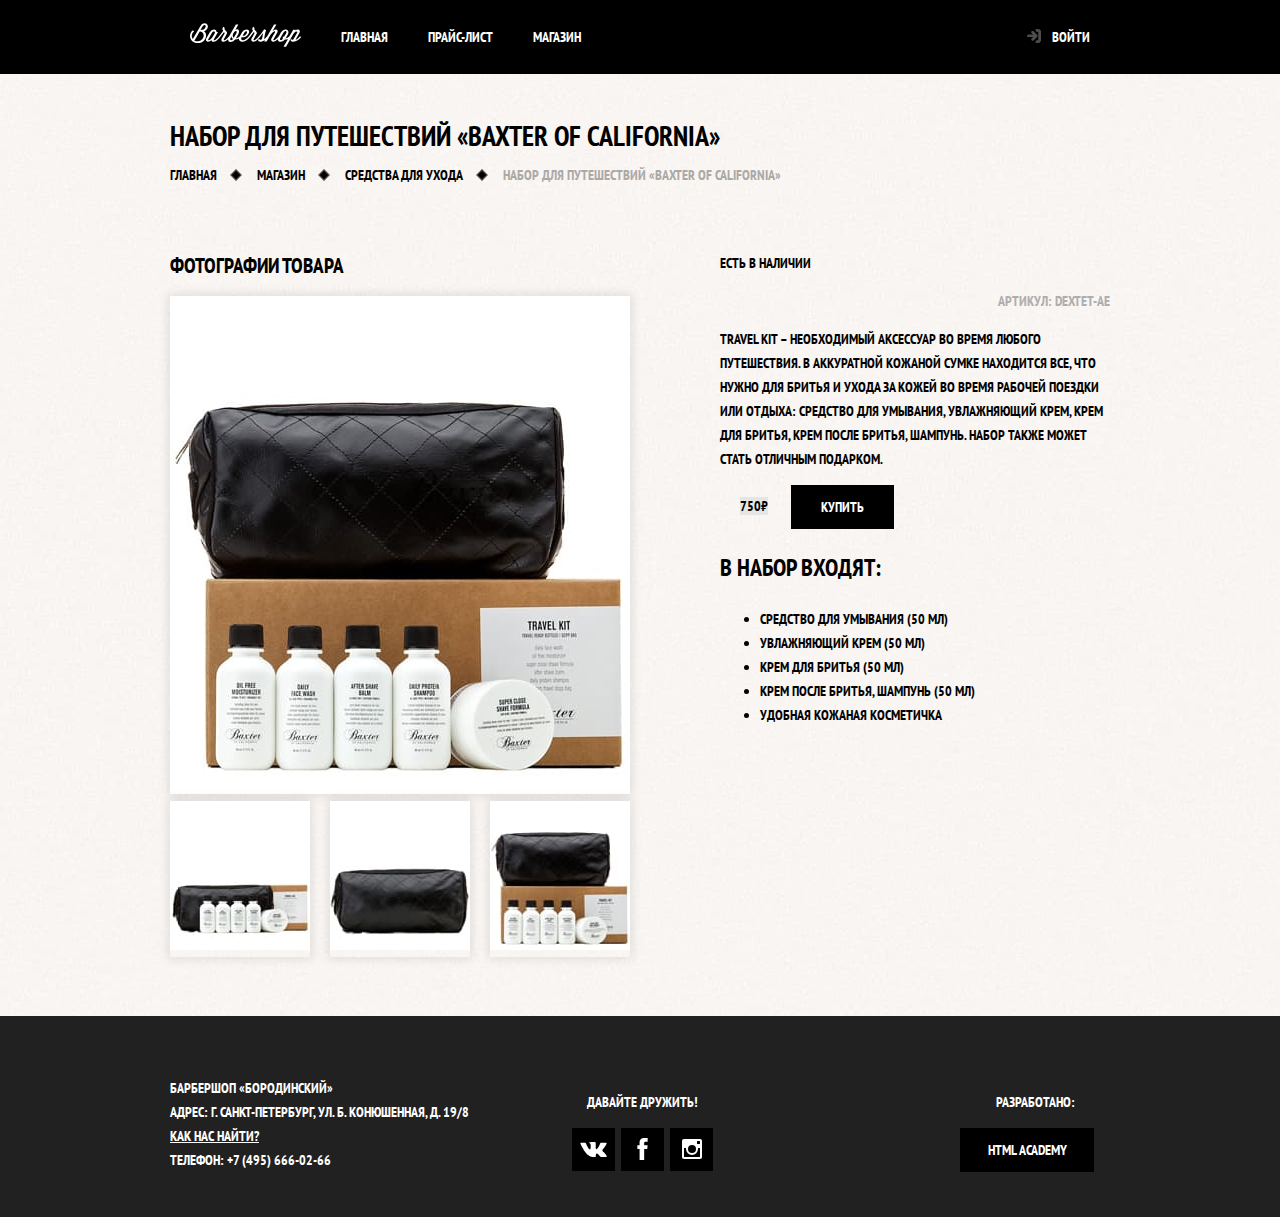
==== commit c14de845: "поправил верстку и шапку" ====
--- a/catalog-item.html
+++ b/catalog-item.html
@@ -16,10 +16,7 @@
         </a>
         <ul class="nav-menu-list">
           <li class="nav-menu-item">
-            <a class="nav-menu-link" href="info.html">Информация</a>
-          </li>
-          <li class="nav-menu-item">
-            <a class="nav-menu-link" href="news.html">Новости</a>
+            <a class="nav-menu-link" href="index.html">Главная</a>
           </li>
           <li class="nav-menu-item">
             <a class="nav-menu-link" href="price.html">Прайс-лист</a>
@@ -27,20 +24,17 @@
           <li class="nav-menu-item">
             <a class="nav-menu-link" href="catalog.html">Магазин</a>
           </li>
-          <li class="nav-menu-item">
-            <a class="nav-menu-link" href="contacts.html">Контакты</a>
-          </li>
         </ul>
         <!-- действия пользователя -->
         <ul class="nav-action-list">
           <li class="nav-action-item">
-            <a class="nav-action-button sign-up" href="login.html">Войти</a>
+            <a class="nav-action-button sign-up" href="#">Войти</a>
           </li>
         </ul>
       </nav>
     </header>
     <!-- ./ конец шапки -->
-    
+
     <!-- основная часть -->
     <main class="inner-page container">
       <!-- заголовок страницы -->
@@ -66,9 +60,7 @@
         <section class="product-gallery">
           <!-- скрытый заголовок секции -->
           <h2 clas="visually-hidden">Фотографии товара</h2>
-          <p class="gallery-main-big">
-            <img class="gallery-main-big" src="img/product-big.jpg" width="460" height="498" alt="Фото всего набора">
-          </p>
+          <img class="gallery-main-big" src="img/product-big.jpg" width="460" height="498" alt="Фото всего набора">
           <ul class="gallery-list">
             <li class="gallery-item">
               <img class="gallery-item-small" src="img/product-small-1.jpg" width="140" height="149" alt="Фото в анфас">
--- a/css/style.css
+++ b/css/style.css
@@ -688,10 +688,18 @@
 /*карточка товара*/
 
 .gallery-list {
+  display: flex;
+  flex-direction: row;
+  justify-content: space-between;
+  width: 100%;
+  margin-top: 0;
+  padding: 0;
+
   list-style: none;
 }
 
 .gallery-main-big {
+  margin-bottom: 0;
   box-shadow: 0 0 10px 2px rgba(0, 0, 0, 0.1);
 }
 
@@ -705,6 +713,8 @@
 }
 
 .description-product-price {
+  margin: 0 20px;
+
   line-height: 20px;
   text-align: center;
 
@@ -717,7 +727,7 @@
 }
 
 .description-set-list {
-  list-style: none;
+  list-style-type: disc;
 }
 
 /*Сеточные стили*/
@@ -897,6 +907,11 @@
   transform: rotate(45deg);
 }
 
+.products-text {
+  font-size: 24px;
+  line-height: 30px;
+}
+
 .product-filters {
   width: 180px;
 }
@@ -914,7 +929,6 @@
   margin-top: 45px;
 }
 
-
 .product-gallery {
   width: 460px;
 }
@@ -923,3 +937,85 @@
   width: 390px;
 }
 
+.slogan {
+  position: relative;
+
+  font-size: 48px;
+  line-height: 48px;
+  text-align: center;
+}
+
+.slogan::before,
+.slogan::after {
+  content: "";
+  position: absolute;
+  top: 25px;
+
+  width: 160px;
+  height: 2px;
+
+  background-color: #000000;
+}
+
+.slogan::before {
+  left: 0;
+}
+
+.slogan::after {
+  right: 0;
+}
+
+.products-list {
+  padding-left: 20px;
+}
+
+.products-item {
+  position: relative;
+
+  list-style-type: none;
+
+  margin-top: 13px;
+}
+
+.products-item::before {
+  content: '';
+  position: absolute;
+  top: 8px;
+  left: -20px;
+
+  width: 6px;
+  height: 6px;
+
+  background-color: #000000;
+  border: 1px solid #585655;
+
+  transform: rotate(45deg);
+}
+
+.price-table {
+  width: 100%;
+
+  border-collapse: collapse;
+}
+
+.price-table td {
+  width: 50%;
+  padding: 10px 15px;
+
+  border: 2px solid #000000;
+}
+
+.price-table td:last-child {
+  text-align: center;
+}
+
+.inner-columns {
+  display: flex;
+
+  margin: 60px 0;
+}
+
+.inner-column-left,
+.inner-column-right {
+  width: 460px;
+}